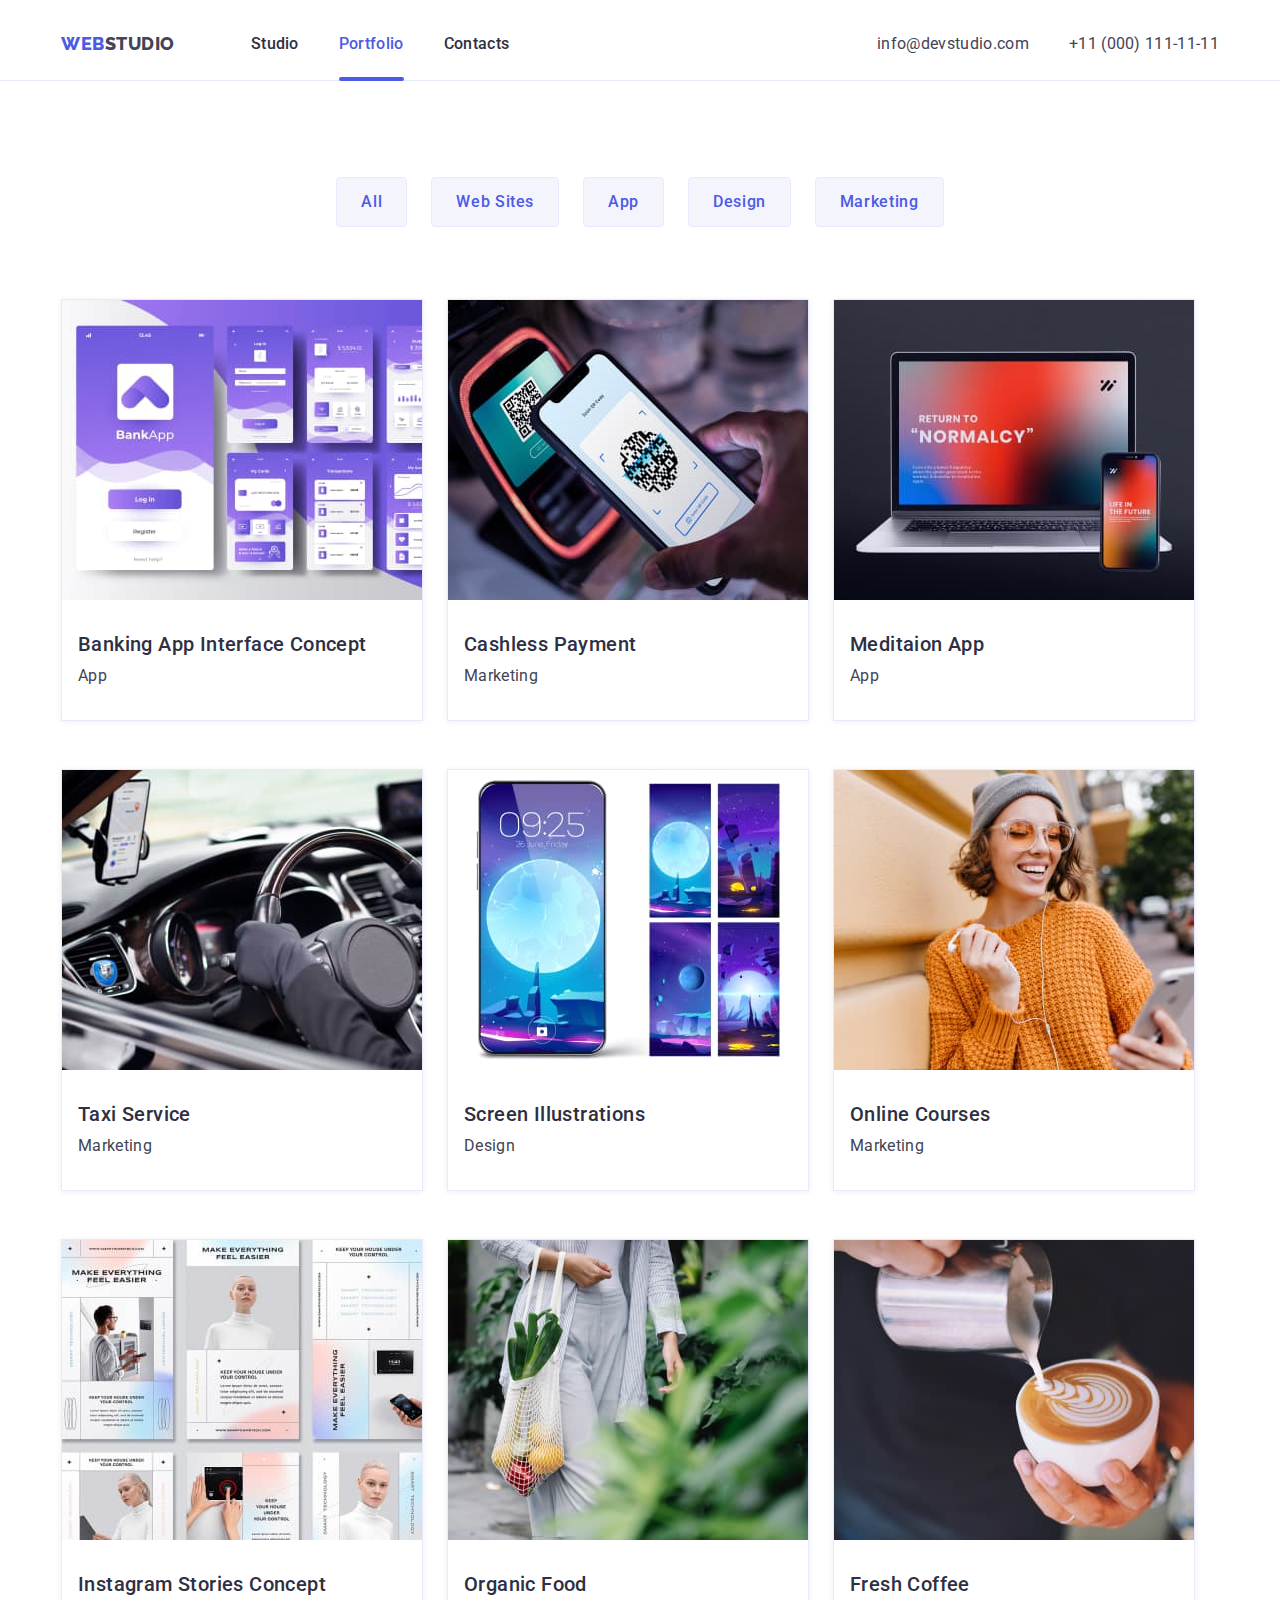
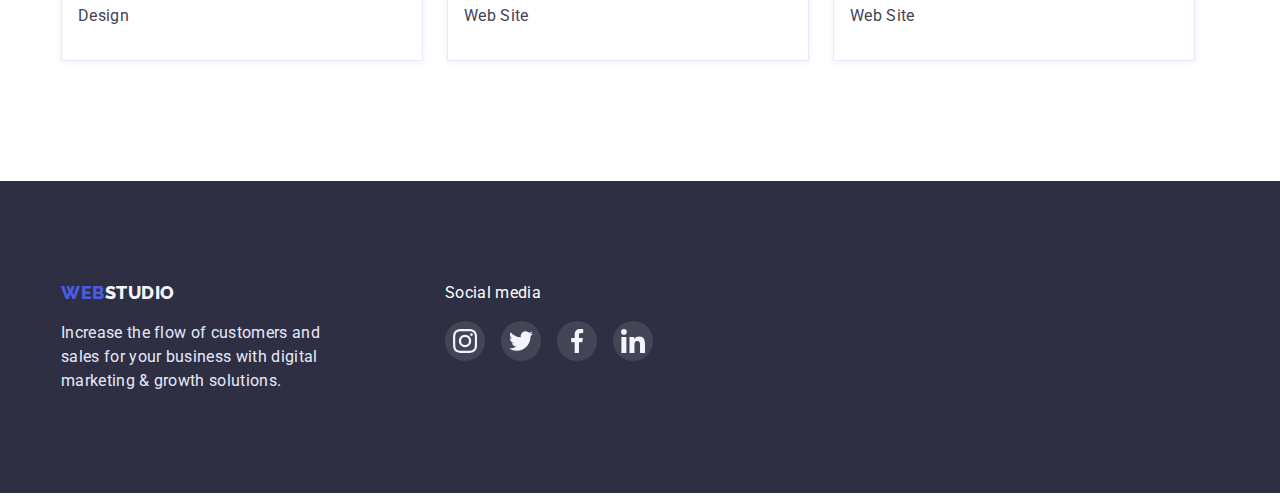
==== portfolio.html @ 77d3cdc9 "add cloned HW5" ====
<!DOCTYPE html>
<html lang="en">
  <head>
    <meta charset="UTF-8" />
    <meta http-equiv="X-UA-Compatible" content="IE=edge" />
    <meta name="viewport" content="width=device-width, initial-scale=1.0" />
    <title>Web Studio (Version 3.0)</title>
    <link rel="preconnect" href="https://fonts.googleapis.com" />
    <link rel="preconnect" href="https://fonts.gstatic.com" crossorigin />
    <link
      rel="stylesheet"
      href="https://cdnjs.cloudflare.com/ajax/libs/modern-normalize/1.1.0/modern-normalize.min.css"
      integrity="sha512-wpPYUAdjBVSE4KJnH1VR1HeZfpl1ub8YT/NKx4PuQ5NmX2tKuGu6U/JRp5y+Y8XG2tV+wKQpNHVUX03MfMFn9Q=="
      crossorigin="anonymous"
      referrerpolicy="no-referrer"
    />
    <link
      href="https://fonts.googleapis.com/css2?family=Raleway:wght@800&family=Roboto:wght@400;500;700&display=swap"
      rel="stylesheet"
    />
    <link rel="stylesheet" href="./css/style.css" />
  </head>
  <body>
    <header class="header">
      <div class="conteiner header-conteiner">
        <nav class="header-navigation">
          <a href="./index.html" class="header-logo link logo-text"
            ><span class="header-logo-accent">WEB</span>STUDIO
          </a>
          <ul class="header-list list">
            <li class="header-item">
              <a href="./index.html" class="header-link link regular-text"
                >Studio</a
              >
            </li>
            <li class="header-item">
              <a
                href="./portfolio.html"
                class="header-link link-current link regular-text"
                >Portfolio</a
              >
            </li>
            <li class="header-item">
              <a href="" class="header-link link regular-text">Contacts</a>
            </li>
          </ul>
        </nav>
        <address class="header-contact">
          <ul class="header-contact-list list">
            <li class="header-contact-item">
              <a
                href="mailto:info@devstudio.com"
                class="header-contact-email link regular-text"
                >info@devstudio.com</a
              >
            </li>
            <li class="header-contact-item">
              <a
                href="tel:+110001111111"
                class="header-contact-tel link regular-text"
                >+11 (000) 111-11-11</a
              >
            </li>
          </ul>
        </address>
      </div>
    </header>
    <main class="main">
      <section class="portfolio">
        <div class="conteiner">
          <h1 class="portfolio-title visually-hidden">Portfolio</h1>
          <ul class="portfolio-filter-list list">
            <li class="portfolio-filter-item">
              <button type="button" class="portfolio-filter-button button">
                all
              </button>
            </li>
            <li class="portfolio-filter-item">
              <button type="button" class="portfolio-filter-button button">
                web sites
              </button>
            </li>
            <li class="portfolio-filter-item">
              <button type="button" class="portfolio-filter-button button">
                app
              </button>
            </li>
            <li class="portfolio-filter-item">
              <button type="button" class="portfolio-filter-button button">
                design
              </button>
            </li>
            <li class="portfolio-filter-item">
              <button type="button" class="portfolio-filter-button button">
                marketing
              </button>
            </li>
          </ul>
          <ul class="ourwork-list list">
            <li class="ourwork-item">
              <a href="" class="ourwork-link link">
                <div class="ourwork-img-conteiner">
                  <img
                    src="./img/img_portfolio_1.jpg"
                    alt="our_work"
                    width="360"
                    height="300"
                  />
                  <p class="ourwork-description-text regular-text">
                    14 Stylish and User-Friendly App Design Concepts · Task
                    Manager App · Calorie Tracker App · Exotic Fruit Ecommerce
                    App · Cloud Storage App
                  </p>
                </div>
                <div class="ourwork-description-conteiner">
                  <h3 class="ourwork-subtitle subtitle-text">
                    Banking App Interface Concept
                  </h3>
                  <p class="ourwork-category regular-text">App</p>
                </div>
              </a>
            </li>
            <li class="ourwork-item">
              <a href="" class="ourwork-link link">
                <div class="ourwork-img-conteiner">
                  <img
                    src="./img/img_portfolio_2.jpg"
                    alt="our_work"
                    width="360"
                    height="300"
                  />
                  <p class="ourwork-description-text regular-text">
                    14 Stylish and User-Friendly App Design Concepts · Task
                    Manager App · Calorie Tracker App · Exotic Fruit Ecommerce
                    App · Cloud Storage App
                  </p>
                </div>

                <div class="ourwork-description-conteiner">
                  <h3 class="ourwork-subtitle subtitle-text">
                    Cashless Payment
                  </h3>
                  <p class="ourwork-category regular-text">Marketing</p>
                </div>
              </a>
            </li>
            <li class="ourwork-item">
              <a href="" class="ourwork-link link">
                <div class="ourwork-img-conteiner">
                  <img
                    src="./img/img_portfolio_3.jpg"
                    alt="our_work"
                    width="360"
                    height="300"
                  />
                  <p class="ourwork-description-text regular-text">
                    14 Stylish and User-Friendly App Design Concepts · Task
                    Manager App · Calorie Tracker App · Exotic Fruit Ecommerce
                    App · Cloud Storage App
                  </p>
                </div>
                <div class="ourwork-description-conteiner">
                  <h3 class="ourwork-subtitle subtitle-text">Meditaion App</h3>
                  <p class="ourwork-category regular-text">App</p>
                </div>
              </a>
            </li>
            <li class="ourwork-item">
              <a href="" class="ourwork-link link">
                <div class="ourwork-img-conteiner">
                  <img
                    src="./img/img_portfolio_4.jpg"
                    alt="our_work"
                    width="360"
                    height="300"
                  />
                  <p class="ourwork-description-text regular-text">
                    14 Stylish and User-Friendly App Design Concepts · Task
                    Manager App · Calorie Tracker App · Exotic Fruit Ecommerce
                    App · Cloud Storage App
                  </p>
                </div>
                <div class="ourwork-description-conteiner">
                  <h3 class="ourwork-subtitle subtitle-text">Taxi Service</h3>
                  <p class="ourwork-category regular-text">Marketing</p>
                </div>
              </a>
            </li>
            <li class="ourwork-item">
              <a href="" class="ourwork-link link">
                <div class="ourwork-img-conteiner">
                  <img
                    src="./img/img_portfolio_5.jpg"
                    alt="our_work"
                    width="360"
                    height="300"
                  />
                  <p class="ourwork-description-text regular-text">
                    14 Stylish and User-Friendly App Design Concepts · Task
                    Manager App · Calorie Tracker App · Exotic Fruit Ecommerce
                    App · Cloud Storage App
                  </p>
                </div>
                <div class="ourwork-description-conteiner">
                  <h3 class="ourwork-subtitle subtitle-text">
                    Screen Illustrations
                  </h3>
                  <p class="ourwork-category regular-text">Design</p>
                </div>
              </a>
            </li>
            <li class="ourwork-item">
              <a href="" class="ourwork-link link">
                <div class="ourwork-img-conteiner">
                  <img
                    src="./img/img_portfolio_6.jpg"
                    alt="our_work"
                    width="360"
                    height="300"
                  />
                  <p class="ourwork-description-text regular-text">
                    14 Stylish and User-Friendly App Design Concepts · Task
                    Manager App · Calorie Tracker App · Exotic Fruit Ecommerce
                    App · Cloud Storage App
                  </p>
                </div>
                <div class="ourwork-description-conteiner">
                  <h3 class="ourwork-subtitle subtitle-text">Online Courses</h3>
                  <p class="ourwork-category regular-text">Marketing</p>
                </div>
              </a>
            </li>
            <li class="ourwork-item">
              <a href="" class="ourwork-link link">
                <div class="ourwork-img-conteiner">
                  <img
                    src="./img/img_portfolio_7.jpg"
                    alt="our_work"
                    width="360"
                    height="300"
                  />
                  <p class="ourwork-description-text regular-text">
                    14 Stylish and User-Friendly App Design Concepts · Task
                    Manager App · Calorie Tracker App · Exotic Fruit Ecommerce
                    App · Cloud Storage App
                  </p>
                </div>
                <div class="ourwork-description-conteiner">
                  <h3 class="ourwork-subtitle subtitle-text">
                    Instagram Stories Concept
                  </h3>
                  <p class="ourwork-category regular-text">Design</p>
                </div>
              </a>
            </li>
            <li class="ourwork-item">
              <a href="" class="ourwork-link link">
                <div class="ourwork-img-conteiner">
                  <img
                    src="./img/img_portfolio_8.jpg"
                    alt="our_work"
                    width="360"
                    height="300"
                  />
                  <p class="ourwork-description-text regular-text">
                    14 Stylish and User-Friendly App Design Concepts · Task
                    Manager App · Calorie Tracker App · Exotic Fruit Ecommerce
                    App · Cloud Storage App
                  </p>
                </div>
                <div class="ourwork-description-conteiner">
                  <h3 class="ourwork-subtitle subtitle-text">Organic Food</h3>
                  <p class="ourwork-category regular-text">Web Site</p>
                </div>
              </a>
            </li>
            <li class="ourwork-item">
              <a href="" class="ourwork-link link">
                <div class="ourwork-img-conteiner">
                  <img
                    src="./img/img_portfolio_9.jpg"
                    alt="our_work"
                    width="360"
                    height="300"
                  />
                  <p class="ourwork-description-text regular-text">
                    14 Stylish and User-Friendly App Design Concepts · Task
                    Manager App · Calorie Tracker App · Exotic Fruit Ecommerce
                    App · Cloud Storage App
                  </p>
                </div>
                <div class="ourwork-description-conteiner">
                  <h3 class="ourwork-subtitle subtitle-text">Fresh Coffee</h3>
                  <p class="ourwork-category regular-text">Web Site</p>
                </div>
              </a>
            </li>
          </ul>
        </div>
      </section>
    </main>
    <!-- FOOTER -->
    <footer class="footer">
      <div class="conteiner">
        <ul class="footer-list list">
          <li class="footer-item">
            <a href="./index.html" class="footer-logo link logo-text"
              ><span class="footer-logo-accent">WEB</span>STUDIO
            </a>
            <p class="footer-text regular-text">
              Increase the flow of customers and sales for your business with
              digital marketing & growth solutions.
            </p>
          </li>
          <li>
            <p class="footer-social-title regular-text">Social media</p>
            <ul class="footer-social-list list">
              <li class="footer-social-item">
                <a href="" class="footer-social-link link">
                  <svg class="footer-social-icon" width="24" height="24">
                    <use href="./img/icons.svg#icon-instagram"></use>
                  </svg>
                </a>
              </li>
              <li class="footer-social-item">
                <a href="" class="footer-social-link link">
                  <svg class="footer-social-icon" width="24" height="24">
                    <use href="./img/icons.svg#icon-twitter"></use>
                  </svg>
                </a>
              </li>
              <li class="footer-social-item">
                <a href="" class="footer-social-link link">
                  <svg class="footer-social-icon" width="24" height="24">
                    <use href="./img/icons.svg#icon-facebook"></use>
                  </svg>
                </a>
              </li>
              <li class="footer-social-item">
                <a href="" class="footer-social-link link">
                  <svg class="footer-social-icon" width="24" height="24">
                    <use href="./img/icons.svg#icon-linkedin"></use>
                  </svg>
                </a>
              </li>
            </ul>
          </li>
        </ul>
      </div>
    </footer>
  </body>
</html>
---- css/style.css ----
:root {
  --primary-color: #ffffff;
  --primary-brand-color: #4d5ae5;
  --pressed-state-color: #404bbf;
  --dark-color: #2e2f42;
  --success-color: #31d0aa;
  --text-color: #434455;
  --subtle-text-color: #8e8f99;
  --accent-color: #e7e9fc;
  --light-color: #f4f4fd;
  --modal-overlay-color: #2e2f4266;
  --hero-bckgrnd-color: #2e2f42b2;
  --hero-gradient: rgba(46, 47, 66, 0.7), rgba(46, 47, 66, 0.7);
  --footer-icon-bgcolor: #ffffff1a;
  --transition-cubic: cubic-bezier(0.4, 0, 0.2, 1);
  --modal-bg-color: #fcfcfc;
}

/*-------------------------- Body -------------------------*/

body {
  /* max-width: 1440px; */
  background-color: var(--primary-color);
  margin-left: auto;
  margin-right: auto;
  color: var(--text-color);
  font-family: "Roboto", sans-serif;
}

/* --- DEFAULT --- */

/* *,
*::before,
*::after {
  box-sizing: border-box; */

h1,
h2,
h3,
h4,
h5,
h6,
p {
  margin: 0;
}

ul {
  margin: 0;
  padding-left: 0;
}

button {
  cursor: pointer;
}

img {
  display: block;
}

.list {
  list-style: none;
}

.link {
  text-decoration: none;
}

.conteiner {
  width: 1158px;
  padding-left: 15px;
  padding-right: 15px;
  margin-left: auto;
  margin-right: auto;
  /* outline: 2px solid red; */
}

.button {
  font-family: inherit;
  font-weight: 500;
  font-size: 16px;
  line-height: 1.5;
  text-align: center;
  letter-spacing: 0.04em;
  text-transform: capitalize;
  border-radius: 4px;
  cursor: pointer;
  color: var(--primary-color);
  background-color: var(--primary-brand-color);
  border: none;
  transition: color 250ms var(--transition-cubic),
    background-color 250ms var(--transition-cubic);
}

.button:is(:hover, :focus) {
  color: var(--primary-color);
  background-color: var(--primary-brand-color);
  box-shadow: 0px 1px 6px rgba(46, 47, 66, 0.08),
    0px 1px 1px rgba(46, 47, 66, 0.16), 0px 2px 1px rgba(46, 47, 66, 0.08);
}

.button:active {
  color: var(--primary-color);
  background: var(--pressed-state-color);
  box-shadow: 0px 4px 4px rgba(0, 0, 0, 0.15);
}

.logo-text {
  font-family: "Raleway", sans-serif;
  font-weight: 800;
  font-size: 18px;
  line-height: 1.33;
  letter-spacing: 0.03em;
  color: var(--text-color);
}

.title-text {
  font-size: 36px;
  line-height: 1.11;
  letter-spacing: 0.02em;
  text-align: center;
  text-transform: capitalize;
  color: var(--dark-color);
}

.subtitle-text {
  font-weight: 500;
  font-size: 20px;
  line-height: 1.2;
  letter-spacing: 0.02em;
  color: var(--dark-color);
}

.regular-text {
  font-size: 16px;
  line-height: 1.5;
  letter-spacing: 0.02em;
  color: var(--text-color);
}

.visually-hidden {
  position: absolute;
  width: 1px;
  height: 1px;
  margin: -1px;
  border: 0;
  padding: 0;
  white-space: nowrap;
  clip-path: inset(100%);
  clip: rect(0 0 0 0);
  overflow: hidden;
}

/* ---------------------- MAIN ----------------------- */

/*--------- Header ---------*/

.header {
  background-color: var(--primary-color);
  border-color: var(--accent-color);
  padding-top: 24px;
  padding-bottom: 24px;
  border-bottom: 1px solid var(--accent-color);
}

.header-logo {
  margin-right: 76px;
}

.header-logo-accent {
  color: var(--primary-brand-color);
}

/* Header Navigation */

.header-conteiner {
  display: flex;
  align-items: center;
}

.header-navigation {
  display: flex;
  align-items: center;
  margin-right: auto;
}

.header-list {
  display: flex;
  align-items: center;
  gap: 40px;
}

.header-link {
  font-weight: 500;
  color: var(--dark-color);
  transition: color 250ms var(--transition-cubic);
}

.header-link:is(:hover, :focus) {
  color: var(--primary-brand-color);
}

.link-current {
  color: var(--primary-brand-color);
  position: relative;
}

.link-current::after {
  content: "";
  position: absolute;
  left: 0;
  bottom: -28px;
  width: 100%;
  height: 4px;
  border-radius: 2px;
  background-color: var(--primary-brand-color);
}

/* Header Contacts */

.header-contact {
  font-style: normal;
}

.header-contact-list {
  display: flex;
  align-items: center;
  gap: 40px;
}

.header-contact-email,
.header-contact-tel {
  transition: color 250ms var(--transition-cubic);
}

.header-contact-email:hover,
.header-contact-tel:hover,
.header-contact-email:focus,
.header-contact-tel:focus {
  color: var(--primary-brand-color);
}

/* --------- HERO ---------- */

.hero {
  background-color: var(--dark-color);
  background-image: linear-gradient(var(--hero-gradient)),
    url(../img/hero-image.jpg);
  background-repeat: no-repeat;
  background-position: center;
  padding-top: 188px;
  padding-bottom: 188px;
}

.hero-title {
  font-size: 56px;
  line-height: 1.07;
  text-align: center;
  letter-spacing: 0.02em;
  color: var(--primary-color);
  margin-bottom: 48px;
  max-width: 496px;
  min-height: 120px;
  margin: 0 auto;
}

.hero-button.button {
  display: flex;
  align-items: center;
  justify-content: center;
  min-width: 169px;
  height: 56px;
  margin-left: auto;
  margin-right: auto;
  margin-top: 48px;
  box-shadow: 0px 4px 4px rgba(0, 0, 0, 0.15);
  transition: width 250ms var(--transition-cubic),
    height 250ms var(--transition-cubic),
    margin-bottom 250ms var(--transition-cubic);
}

.hero-button.button:is(:hover, :focus) {
  width: 170px;
  height: 51px;
  margin-bottom: 5px;
}

/* --------- Strategy ---------- */

.strategy {
  padding-top: 120px;
  padding-bottom: 120px;
}

.strategy-list {
  display: flex;
  justify-content: center;
  gap: 24px;
}

.strategy-item {
  max-width: calc((100% - 72px) / 4);
}

.strategy-icon-box {
  height: 112px;
  background: var(--light-color);
  border-radius: 4px;
  display: flex;
  align-items: center;
  justify-content: center;
  margin-bottom: 8px;
}

.stategy-item-subtitle {
  margin-bottom: 8px;
}

/* --------- ABOUT --------- */

.about {
  padding-bottom: 120px;
}
.about-title {
  margin-bottom: 72px;
}
.about-list {
  display: flex;
  gap: 24px;
}

.about-item {
  width: calc((100% - 48px) / 3);
}

/* --------- TEAM ---------- */

.team {
  background-color: var(--light-color);
  padding-top: 120px;
  padding-bottom: 120px;
}
.team-title {
  margin-bottom: 72px;
}
.team-list {
  display: flex;
  gap: 24px;
}

.team-item {
  max-width: calc((100% - 72px) / 4);
  background-color: var(--primary-color);
  box-shadow: 0px 1px 6px rgba(46, 47, 66, 0.08),
    0px 1px 1px rgba(46, 47, 66, 0.16), 0px 2px 1px rgba(46, 47, 66, 0.08);
  border-radius: 0px 0px 4px 4px;
}

.team-member {
  text-align: center;
  padding-bottom: 8px;
}
.team-member-title {
  text-align: center;
  margin-bottom: 8px;
}

.team-description-conteiner {
  padding-top: 32px;
  padding-bottom: 32px;
}

.team-social-list {
  display: flex;
  justify-content: center;
  gap: 24px;
}

.team-social-item {
  width: 40px;
  height: 40px;
}
.team-social-link {
  width: 100%;
  height: 100%;
  background-color: var(--primary-brand-color);
  border-radius: 50%;
  display: flex;
  align-items: center;
  justify-content: center;
  transition: background-color 250ms var(--transition-cubic);
}

.team-social-link:is(:hover, :focus) {
  background-color: var(--pressed-state-color);
}

.team-social-icon {
  fill: var(--light-color);
}

/* -------- CUSTOMERS --------- */

.customers {
  padding-top: 130px;
  padding-bottom: 120px;
  background-color: var(--primary-color);
}

.customers-title {
  margin-bottom: 72px;
}

.customers-list {
  display: flex;
  gap: 24px;
}

.customers-item {
  width: calc((100% - 120px) / 6);
  height: 88px;
}

.cutomers-link {
  width: 100%;
  height: 100%;
  border: 1px solid var(--subtle-text-color);
  border-radius: 4px;
  display: flex;
  align-items: center;
  justify-content: center;
  transition: border-color 250ms var(--transition-cubic);
}

.customers-icon {
  fill: var(--subtle-text-color);
  transition: fill 250ms var(--transition-cubic);
}

.cutomers-link:is(:hover, :focus) {
  border-color: var(--pressed-state-color);
}

.cutomers-link:is(:hover, :focus) .customers-icon {
  fill: var(--pressed-state-color);
}

/* --------- FOOTER----------- */

.footer {
  background-color: var(--dark-color);
  padding-top: 100px;
  padding-bottom: 100px;
}

.footer-list {
  display: flex;
  gap: 120px;
}

.footer-social-list {
  display: flex;
  gap: 16px;
}

.footer-social-title {
  color: var(--primary-color);
  margin-bottom: 16px;
  align-items: baseline;
}

.footer-social-item {
  width: 40px;
  height: 40px;
}

.footer-social-link {
  width: 100%;
  height: 100%;
  background-color: var(--footer-icon-bgcolor);
  border-radius: 50%;
  display: flex;
  align-items: center;
  justify-content: center;
  transition: background-color 250ms var(--transition-cubic);
}

.footer-social-icon {
  fill: var(--light-color);
}

.footer-social-link:is(:hover, :focus) {
  background-color: var(--success-color);
}

.footer-logo {
  color: var(--light-color);
}

.footer-logo-accent {
  color: var(--primary-brand-color);
}

.footer-text {
  color: var(--accent-color);
  max-width: 264px;
  margin-top: 16px;
}

/* ---------------------- PORTFOLIO --------------------- */

/* --------- PORTFOLIO FILTER --------- */

.portfolio {
  padding-top: 96px;
  padding-bottom: 120px;
}

.portfolio-filter-list {
  display: flex;
  gap: 24px;
  justify-content: center;
  margin-bottom: 72px;
}

.portfolio-filter-button {
  color: var(--primary-brand-color);
  background-color: var(--light-color);
  border: 1px solid var(--accent-color);
  padding: 12px 24px;
}

/* --------- OUR WORK ---------- */

.ourwork-list {
  display: flex;
  flex-wrap: wrap;
  row-gap: 48px;
  column-gap: 24px;
}

.ourwork-item {
  max-width: calc((100% - 48px) / 3);
  background: var(--primary-color);
  border: 1px solid var(--accent-color);
  box-shadow: 0px 1px 6px rgba(46, 47, 66, 0.08);
  transition: box-shadow 250ms var(--transition-cubic);
}

.ourwork-item:is(:hover, :focus) {
  box-shadow: 0px 1px 6px rgba(46, 47, 66, 0.08),
    0px 1px 1px rgba(46, 47, 66, 0.16), 0px 2px 1px rgba(46, 47, 66, 0.08);
}

.ourwork-link .ourwork-description-text {
  transition: transform 250ms var(--transition-cubic);
}

.ourwork-link:is(:hover, :focus) .ourwork-description-text {
  transform: translateY(0);
}

.ourwork-description-conteiner {
  padding: 32px 16px;
}

.ourwork-subtitle {
  text-transform: capitalize;
  color: var(--dark-color);
  margin-bottom: 8px;
}

.ourwork-img-conteiner {
  position: relative;
  overflow: hidden;
}

.ourwork-description-text {
  position: absolute;
  top: 0;
  height: 100%;
  color: var(--light-color);
  background-color: #4d5ae5d8;
  padding: 40px 32px;
  transform: translateY(100%);
  overflow: auto;
}

/* -----MODAL----- */

.backdrop {
  position: fixed;
  top: 0;
  width: 100%;
  height: 100%;
  background-color: var(--modal-overlay-color);
  transition: opacity 250ms var(--transition-cubic),
    visibility 250ms var(--transition-cubic);
}

.is-hidden {
  opacity: 0;
  visibility: hidden;
  pointer-events: none;
}

.backdrop.is-hidden .modal {
  transform: translate(-50%, -50%) scale(0);
}

.modal {
  position: absolute;
  top: 50%;
  left: 50%;
  transform: translate(-50%, -50%) scale(1);
  width: 408px;
  min-height: 576px;
  padding: 24px;
  background-color: var(--modal-bg-color);
  border-radius: 4px;
  box-shadow: 0px 1px 1px rgba(0, 0, 0, 0.14), 0px 1px 3px rgba(0, 0, 0, 0.12),
    0px 2px 1px rgba(0, 0, 0, 0.2);
  transition: transform 250ms var(--transition-cubic);
}

.modal-close-btn {
  width: 24px;
  height: 24px;
  border-radius: 50%;
  background-color: var(--accent-color);
  border: 1px solid rgba(0, 0, 0, 0.1);
  display: block;
  margin-left: auto;
}

.modal-close-icon {
  fill: #000000;
}
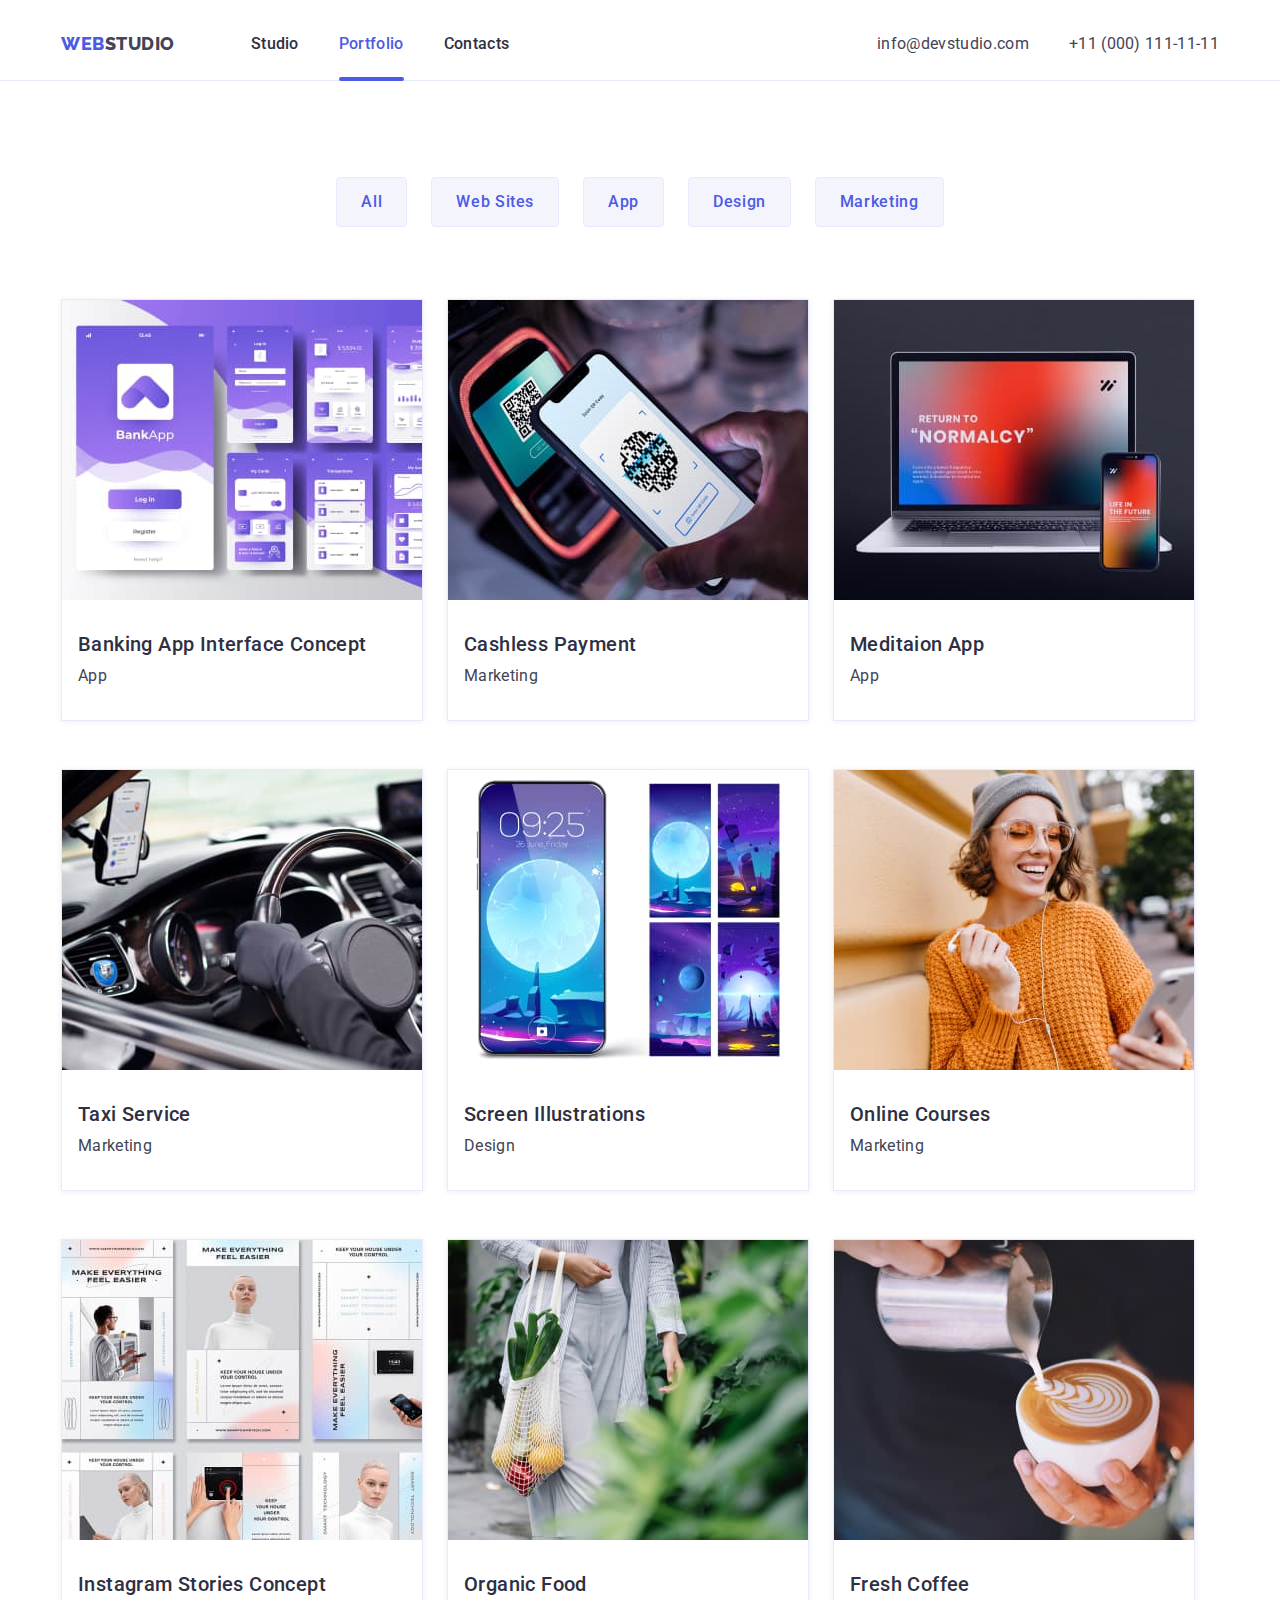
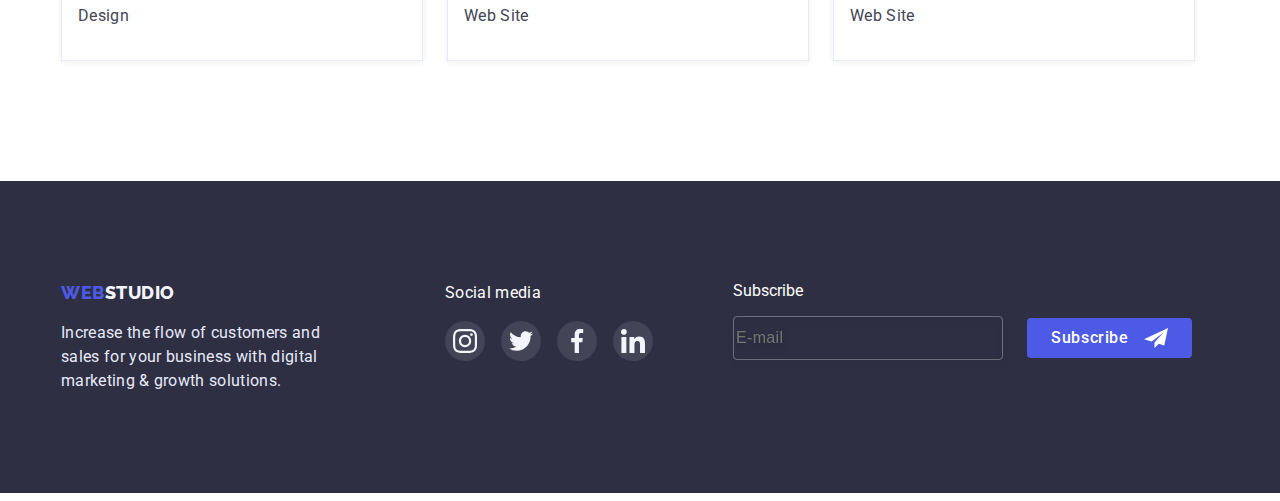
==== commit e581a6ae: "add comleted HW6" ====
--- a/portfolio.html
+++ b/portfolio.html
@@ -312,7 +312,7 @@
               digital marketing & growth solutions.
             </p>
           </li>
-          <li>
+          <li class="footer-social">
             <p class="footer-social-title regular-text">Social media</p>
             <ul class="footer-social-list list">
               <li class="footer-social-item">
@@ -345,6 +345,26 @@
               </li>
             </ul>
           </li>
+          <li class="footer-subscribe">
+            <p class="footer-subscribe-title">Subscribe</p>
+            <form class="subscribe-form">
+              <input
+                type="email"
+                class="footer-subscribe-email regular-text"
+                name="subscribe-email"
+                id="subscribe-email"
+                placeholder="E-mail"
+              />
+              <div class="subscribe-button-wrap">
+                <button class="subscribe-button button" type="submit">
+                  Subscribe
+                </button>
+                <svg class="subscribe-icon">
+                  <use href="./img/icons.svg#icon-subcribe"></use>
+                </svg>
+              </di >
+            </form>
+          </li>
         </ul>
       </div>
     </footer>
--- a/css/style.css
+++ b/css/style.css
@@ -137,6 +137,13 @@
   color: var(--text-color);
 }
 
+.subtle-text {
+  font-size: 12px;
+  line-height: 1.33;
+  letter-spacing: 0.04em;
+  color: var(--subtle-text-color);
+}
+
 .visually-hidden {
   position: absolute;
   width: 1px;
@@ -454,7 +461,15 @@
 
 .footer-list {
   display: flex;
-  gap: 120px;
+  /* gap: 120px; */
+}
+
+.footer-item {
+  margin-right: 120px;
+}
+
+.footer-social {
+  margin-right: 80px;
 }
 
 .footer-social-list {
@@ -504,6 +519,58 @@
   color: var(--accent-color);
   max-width: 264px;
   margin-top: 16px;
+}
+
+.footer-subscribe-title {
+  color: var(--primary-color);
+  margin-bottom: 16px;
+  align-items: baseline;
+}
+
+.subscribe-form {
+  display: flex;
+  align-items: center;
+  justify-content: center;
+  gap: 24px;
+}
+
+.footer-subscribe-email {
+  width: 264px;
+  height: 40px;
+  color: var(--primary-color);
+  background-color: #2196f300;
+  border: 1px solid rgba(255, 255, 255, 0.3);
+  filter: drop-shadow(0px 4px 4px rgba(0, 0, 0, 0.15));
+  border-radius: 4px;
+  outline: none;
+}
+
+.subscribe-button-wrap {
+  position: relative;
+  width: 165px;
+  height: 40px;
+}
+
+.subscribe-button {
+  width: 100%;
+  height: 100%;
+  background-color: var(--primary-brand-color);
+  color: var(--primary-color);
+  text-align: left;
+  padding-left: 24px;
+  padding-right: 24px;
+  padding-top: 8px;
+  padding-bottom: 8px;
+}
+
+.subscribe-icon {
+  position: absolute;
+  top: 50%;
+  transform: translateY(-50%);
+  right: 24px;
+  width: 24px;
+  height: 24px;
+  fill: var(--primary-color);
 }
 
 /* ---------------------- PORTFOLIO --------------------- */
@@ -613,7 +680,7 @@
   left: 50%;
   transform: translate(-50%, -50%) scale(1);
   width: 408px;
-  min-height: 576px;
+  min-height: 584px;
   padding: 24px;
   background-color: var(--modal-bg-color);
   border-radius: 4px;
@@ -623,15 +690,140 @@
 }
 
 .modal-close-btn {
+  display: flex;
+  align-items: center;
+  justify-content: center;
   width: 24px;
   height: 24px;
   border-radius: 50%;
   background-color: var(--accent-color);
   border: 1px solid rgba(0, 0, 0, 0.1);
-  display: block;
   margin-left: auto;
+  margin-bottom: 24px;
+  transition: background-color 250ms var(--transition-cubic);
 }
 
 .modal-close-icon {
   fill: #000000;
-}
+  transition: fill 250ms var(--transition-cubic);
+}
+
+.modal-close-btn:active {
+  background-color: var(--pressed-state-color);
+}
+
+.modal-close-btn:active .modal-close-icon {
+  fill: var(--primary-color);
+}
+
+.modal-title {
+  font-weight: 500;
+  font-size: 16px;
+  line-height: 1.5;
+  text-align: center;
+  letter-spacing: 0.02em;
+  margin-bottom: 16px;
+}
+
+.modal-field:not(:last-child) {
+  margin-bottom: 8px;
+}
+
+.modal-input {
+  width: 100%;
+  height: 40px;
+  border: 1px solid rgba(33, 33, 33, 0.2);
+  border-radius: 4px;
+  outline: transparent;
+  padding-left: 38px;
+  padding-top: 8px;
+  padding-bottom: 8px;
+}
+
+.modal-input-wrap {
+  position: relative;
+  margin-top: 4px;
+}
+
+.modal-input-icon {
+  position: absolute;
+  left: 16px;
+  top: 50%;
+  transform: translateY(-50%);
+}
+
+.modal-input:focus,
+.modal-comment:focus {
+  border-color: var(--primary-brand-color);
+}
+
+.modal-input:focus + .modal-input-icon {
+  fill: var(--primary-brand-color);
+}
+
+.modal-comment {
+  width: 100%;
+  height: 120px;
+  border: 1px solid rgba(33, 33, 33, 0.2);
+  border-radius: 4px;
+  outline: transparent;
+  padding-left: 16px;
+  padding-top: 8px;
+  padding-bottom: 8px;
+  margin-top: 4px;
+  resize: none;
+}
+
+.modal-comment::placeholder {
+  font-size: 12px;
+  line-height: 1.33;
+  letter-spacing: 0.04em;
+  color: rgba(117, 117, 117, 0.5);
+}
+
+.modal-submit-button {
+  display: block;
+  text-align: center;
+  width: 169px;
+  height: 56px;
+  margin-left: auto;
+  margin-right: auto;
+  margin-top: 24px;
+  transition: width 250ms var(--transition-cubic),
+    height 250ms var(--transition-cubic),
+    margin-bottom 250ms var(--transition-cubic);
+}
+
+.modal-submit-button:is(:hover, :focus) {
+  width: 170px;
+  height: 51px;
+  margin-bottom: 5px;
+}
+
+.check-text {
+  display: flex;
+  align-items: center;
+}
+
+.check-text span {
+  display: flex;
+  align-items: center;
+  justify-content: center;
+  width: 16px;
+  height: 16px;
+  border: 1.25px solid var(--dark-color);
+  border-radius: 2px;
+  margin-right: 8px;
+  transition: background-color 300ms linear;
+  fill: transparent;
+}
+
+.modal-check:checked + .check-text span {
+  background-color: var(--pressed-state-color);
+  border: none;
+  fill: var(--light-color);
+}
+
+.policy-link {
+  color: var(--primary-brand-color);
+}
